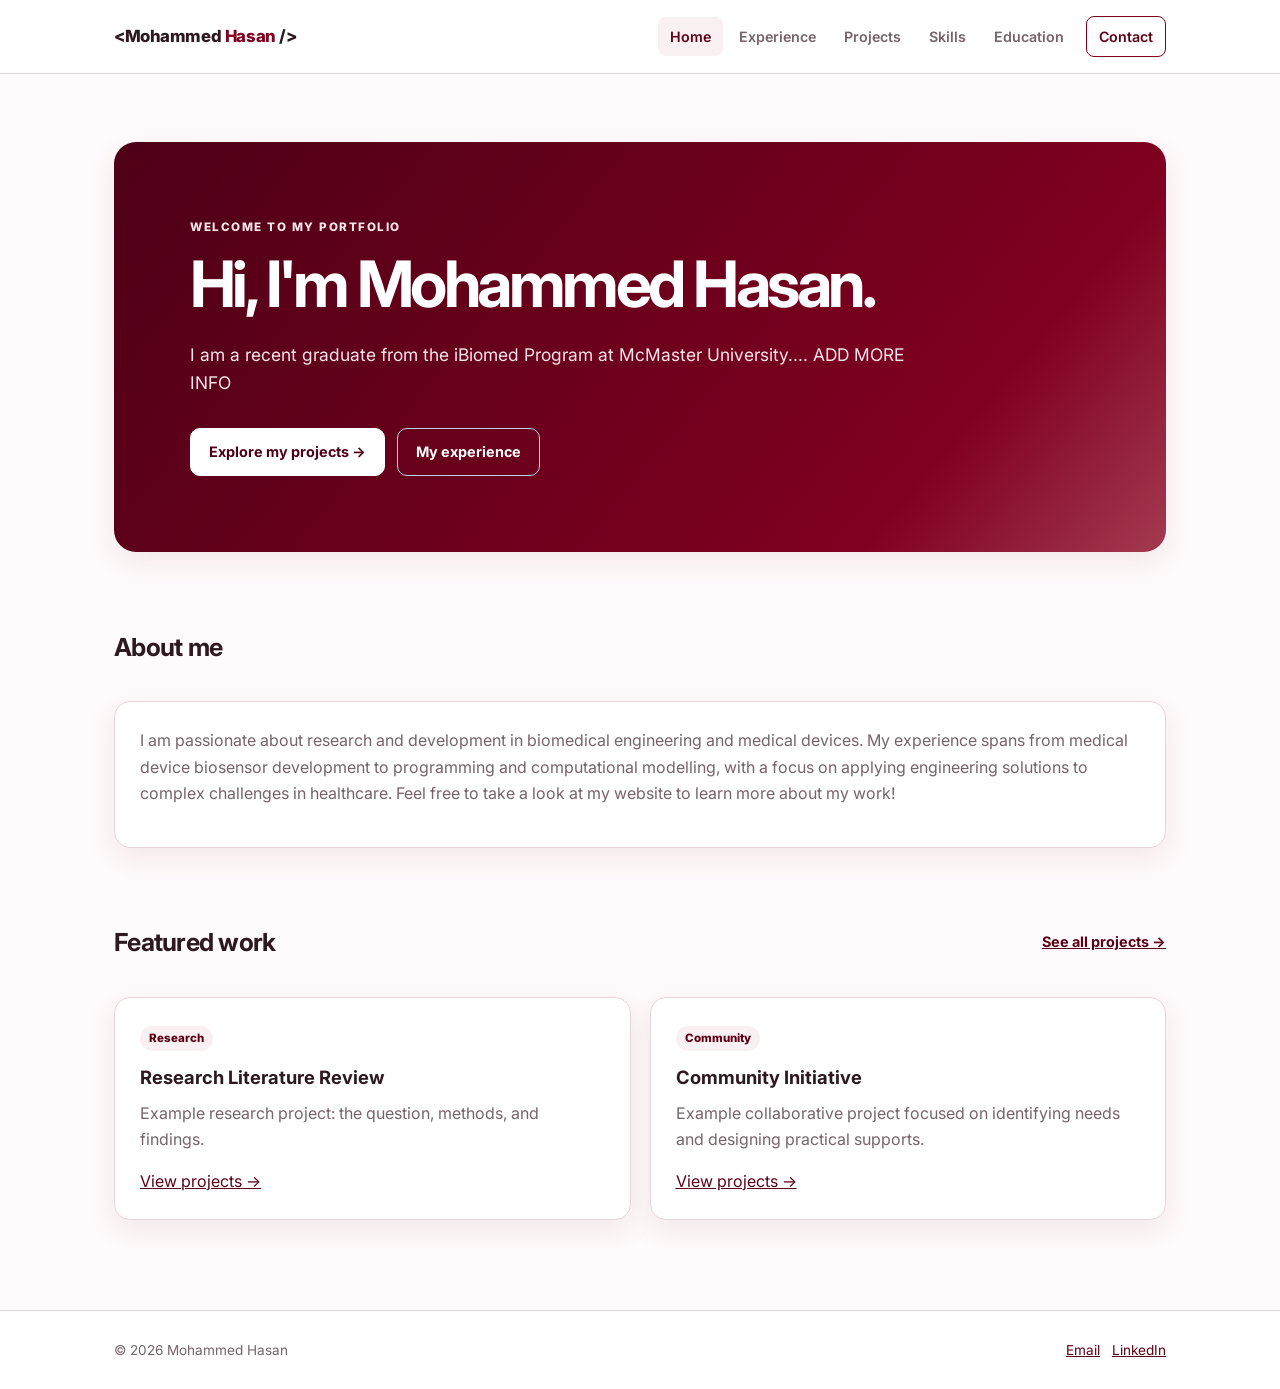
==== index.html @ f8b5b413 "make changes to name and info" ====
<!doctype html>
<html lang="en">
<head>
  <meta charset="UTF-8">
  <meta name="viewport" content="width=device-width, initial-scale=1">
  <meta name="description" content="Personal portfolio featuring projects, skills, education, and experience.">
  <title>Home | Mohammed Hasan</title>
  <link rel="preconnect" href="https://fonts.googleapis.com">
  <link rel="preconnect" href="https://fonts.gstatic.com" crossorigin>
  <link href="https://fonts.googleapis.com/css2?family=Inter:wght@400;500;600;700;800&display=swap" rel="stylesheet">
  <link rel="stylesheet" href="styles.css">
  <script defer src="script.js"></script>
</head>
<body>
  <header class="site-header">
    <div class="nav-wrap">
      <a class="brand" href="index.html">&lt;Mohammed <span>Hasan</span> /&gt;</a>
      <nav aria-label="Main navigation">
        <a href="index.html" aria-current="page">Home</a>
        <a href="experience.html">Experience</a>
        <a href="projects.html">Projects</a>
        <a href="skills.html">Skills</a>
        <a href="education.html">Education</a>
        <a class="contact" href="mailto:hello@example.com">Contact</a>
      </nav>
    </div>
  </header>
  <main id="main">
    <section class="hero">
      <p class="eyebrow">Welcome to my portfolio</p>
      <h1>Hi, I'm Mohammed Hasan.</h1>
      <p class="lead"> I am a recent graduate from the iBiomed Program at McMaster University.... ADD MORE INFO</p>
      <div class="actions"><a class="button light" href="projects.html">Explore my projects →</a><a class="button ghost" href="experience.html">My experience</a></div>
    </section>
    <section aria-labelledby="about-heading">
      <div class="section-heading"><h2 id="about-heading">About me</h2></div>
      <div class="panel"><p>I am passionate about research and development in biomedical engineering and medical devices. My experience spans from medical device biosensor development to programming and computational modelling, with a focus on applying engineering solutions to complex challenges in healthcare. Feel free to take a look at my website to learn more about my work!</p></div>
    </section>
    <section aria-labelledby="featured-heading">
      <div class="section-heading"><h2 id="featured-heading">Featured work</h2><a href="projects.html">See all projects →</a></div>
      <div class="grid">
        <article class="card"><span class="category">Research</span><h3>Research Literature Review</h3><p>Example research project: the question, methods, and findings.</p><a href="projects.html">View projects →</a></article>
        <article class="card"><span class="category">Community</span><h3>Community Initiative</h3><p>Example collaborative project focused on identifying needs and designing practical supports.</p><a href="projects.html">View projects →</a></article>
      </div>
    </section>
  </main>
  <footer class="footer">
    <div class="footer-inner">
      <p>© 2026 Mohammed Hasan</p>
      <div><a href="mailto:mhasan7160@gmail.com">Email</a><a href="linkedin.com/in/mohammed-hasan-b81100196" target="_blank" rel="noopener noreferrer">LinkedIn</a></div>
    </div>
  </footer>
</body>
</html>
---- styles.css ----
/* WEBSITE DESIGN SETTINGS: change these colours to customize your site */
:root {
  --background: #FFFAFB;
  --surface: #FFFFFF;
  --text: #2D1920;
  --muted: #75646A;
  --accent: #800020;
  --accent-dark: #5C0018;
  --border: #E8D5DA;
  --soft: #F9F0F2;
  --shadow: 0 10px 30px rgba(92, 0, 24, 0.08);
}
* { box-sizing: border-box; }
html { scroll-behavior: smooth; }
body { margin: 0; background: var(--background); color: var(--text); font-family: 'Inter', system-ui, -apple-system, BlinkMacSystemFont, 'Segoe UI', sans-serif; line-height: 1.65; }
a { color: var(--accent-dark); }
a:hover { color: var(--accent); }
a:focus-visible, button:focus-visible, summary:focus-visible { outline: 3px solid #f7ae60; outline-offset: 3px; }
.site-header { background: rgba(255,255,255,.96); border-bottom: 1px solid var(--border); position: sticky; top: 0; z-index: 10; }
.nav-wrap { max-width: 1100px; padding: 16px 24px; margin: auto; display: flex; justify-content: space-between; align-items: center; gap: 20px; }
.brand { font-size: 1.05rem; font-weight: 800; letter-spacing: -.025em; text-decoration: none; color: var(--text); white-space: nowrap; }
.brand span { color: var(--accent); }
nav { display: flex; flex-wrap: wrap; align-items: center; gap: 4px; }
nav a { padding: 8px 12px; text-decoration: none; font-size: .89rem; font-weight: 600; color: var(--muted); border-radius: 8px; }
nav a:hover, nav a[aria-current="page"] { color: var(--accent-dark); background: var(--soft); }
nav a.contact { border: 1px solid var(--accent); color: var(--accent-dark); margin-left: 6px; }
main { max-width: 1100px; margin: auto; padding: 68px 24px 90px; min-height: calc(100vh - 175px); }
.eyebrow { color: var(--accent-dark); text-transform: uppercase; font-weight: 800; letter-spacing: .13em; font-size: .73rem; margin: 0 0 10px; }
h1 { font-size: clamp(2.2rem, 5vw, 4rem); letter-spacing: -.055em; line-height: 1.14; margin: 0 0 20px; }
h2 { font-size: 1.55rem; letter-spacing: -.03em; line-height: 1.3; }
h3 { font-size: 1.15rem; line-height: 1.35; margin: 6px 0 10px; }
.lead { max-width: 720px; font-size: 1.09rem; color: var(--muted); margin: 0; }
.page-intro { padding: 4px 0 40px; }
.page-intro .lead { max-width: 760px; }
.hero { border-radius: 22px;
  padding: clamp(30px, 7vw, 76px);
  background: linear-gradient(130deg, #4D0016, #800020 78%, #A33A50);
  color: white;
  box-shadow: var(--shadow); }
.hero .eyebrow, .hero .lead { color: #FBE6EC;; }
.hero h1 { max-width: 720px; }
.actions { display: flex; flex-wrap: wrap; gap: 12px; margin-top: 30px; }
.button { display: inline-flex; padding: 11px 18px; align-items: center; justify-content: center; min-height: 42px; border-radius: 10px; font-weight: 700; font-size: .9rem; text-decoration: none; border: 1px solid var(--accent); background: var(--accent); color: white; }
.button:hover { background: var(--accent-dark); color: white; }
.button.light { color: #4D0016; background: #fff; border-color: #fff; }
.button.light:hover { background: #dceef7; }
.button.ghost { color: #fff; background: transparent; border-color: #b6d8ea; }
.button.ghost:hover { background: rgba(255,255,255,.12); }
.section-heading { margin: 58px 0 18px; display: flex; justify-content: space-between; align-items: center; gap: 12px; }
.section-heading a { font-size: .9rem; font-weight: 700; }
.grid { display: grid; grid-template-columns: repeat(2, minmax(0, 1fr)); gap: 19px; }
.card, .panel, .timeline-item { background: var(--surface); border: 1px solid var(--border); border-radius: 16px; padding: 25px; box-shadow: var(--shadow); }
.card { transition: transform .2s, box-shadow .2s; }
.card:hover { transform: translateY(-3px); box-shadow: 0 14px 34px rgba(19,45,65,.10); }
.card p, .panel p, .timeline-item p { color: var(--muted); margin: 0 0 15px; }
.card .category { display: inline-block; font-weight: 800; font-size: .72rem; color: var(--accent-dark); background: var(--soft); border-radius: 30px; padding: 3px 9px; margin-bottom: 8px; }
.meta { color: #738394; font-size: .83rem; font-weight: 600; }
.tags { display: flex; flex-wrap: wrap; gap: 7px; margin: 17px 0 10px; }
.tag { font-size: .73rem; font-weight: 700; padding: 4px 9px; border-radius: 7px; background: #f0f3f6; color: #556775; }
details { border-top: 1px solid var(--border); padding-top: 13px; margin-top: 15px; }
summary { cursor: pointer; color: var(--accent-dark); font-weight: 800; font-size: .9rem; }
details p { margin: 12px 0 0 !important; }
.filters { display: flex; flex-wrap: wrap; gap: 10px; margin: 0 0 27px; }
.filter-btn { border: 1px solid var(--border); background: white; color: var(--muted); font: inherit; font-weight: 700; font-size: .84rem; cursor: pointer; padding: 9px 15px; border-radius: 999px; }
.filter-btn:hover { border-color: var(--accent); color: var(--accent-dark); }
.filter-btn.active { background: var(--accent-dark); border-color: var(--accent-dark); color: white; }
.card[hidden] { display: none !important; }
.empty-message { color: var(--muted); }
.timeline { display: grid; gap: 18px; }
.timeline-item .time { color: var(--accent-dark); font-weight: 800; font-size: .8rem; }
.timeline-item h2 { margin: 6px 0 8px; }
.timeline-item ul { margin: 5px 0 0; padding-left: 19px; color: var(--muted); }
.panels { display: grid; grid-template-columns: repeat(2, 1fr); gap: 18px; }
.panel h2 { margin-top: 0; }
.panel ul { margin-bottom: 0; padding-left: 20px; color: var(--muted); }
.footer { border-top: 1px solid var(--border); background: white; }
.footer-inner { max-width: 1100px; padding: 28px 24px; margin: 0 auto; display: flex; justify-content: space-between; align-items: center; gap: 12px; color: var(--muted); font-size: .85rem; }
.footer-inner p { margin: 0; }
.footer-inner a { margin-left: 12px; }
@media (max-width: 800px) {
  .nav-wrap { flex-direction: column; align-items: flex-start; }
  nav a { padding: 7px 9px; }
  main { padding-top: 40px; }
  .grid, .panels { grid-template-columns: 1fr; }
}
@media (max-width: 480px) {
  .nav-wrap { padding: 13px 17px; }
  nav { gap: 1px; }
  nav a { font-size: .79rem; }
  main { padding: 32px 17px 60px; }
  .card, .panel, .timeline-item { padding: 20px; }
  .footer-inner { padding: 24px 17px; flex-direction: column; align-items: flex-start; }
  .footer-inner a:first-child { margin-left: 0; }
}
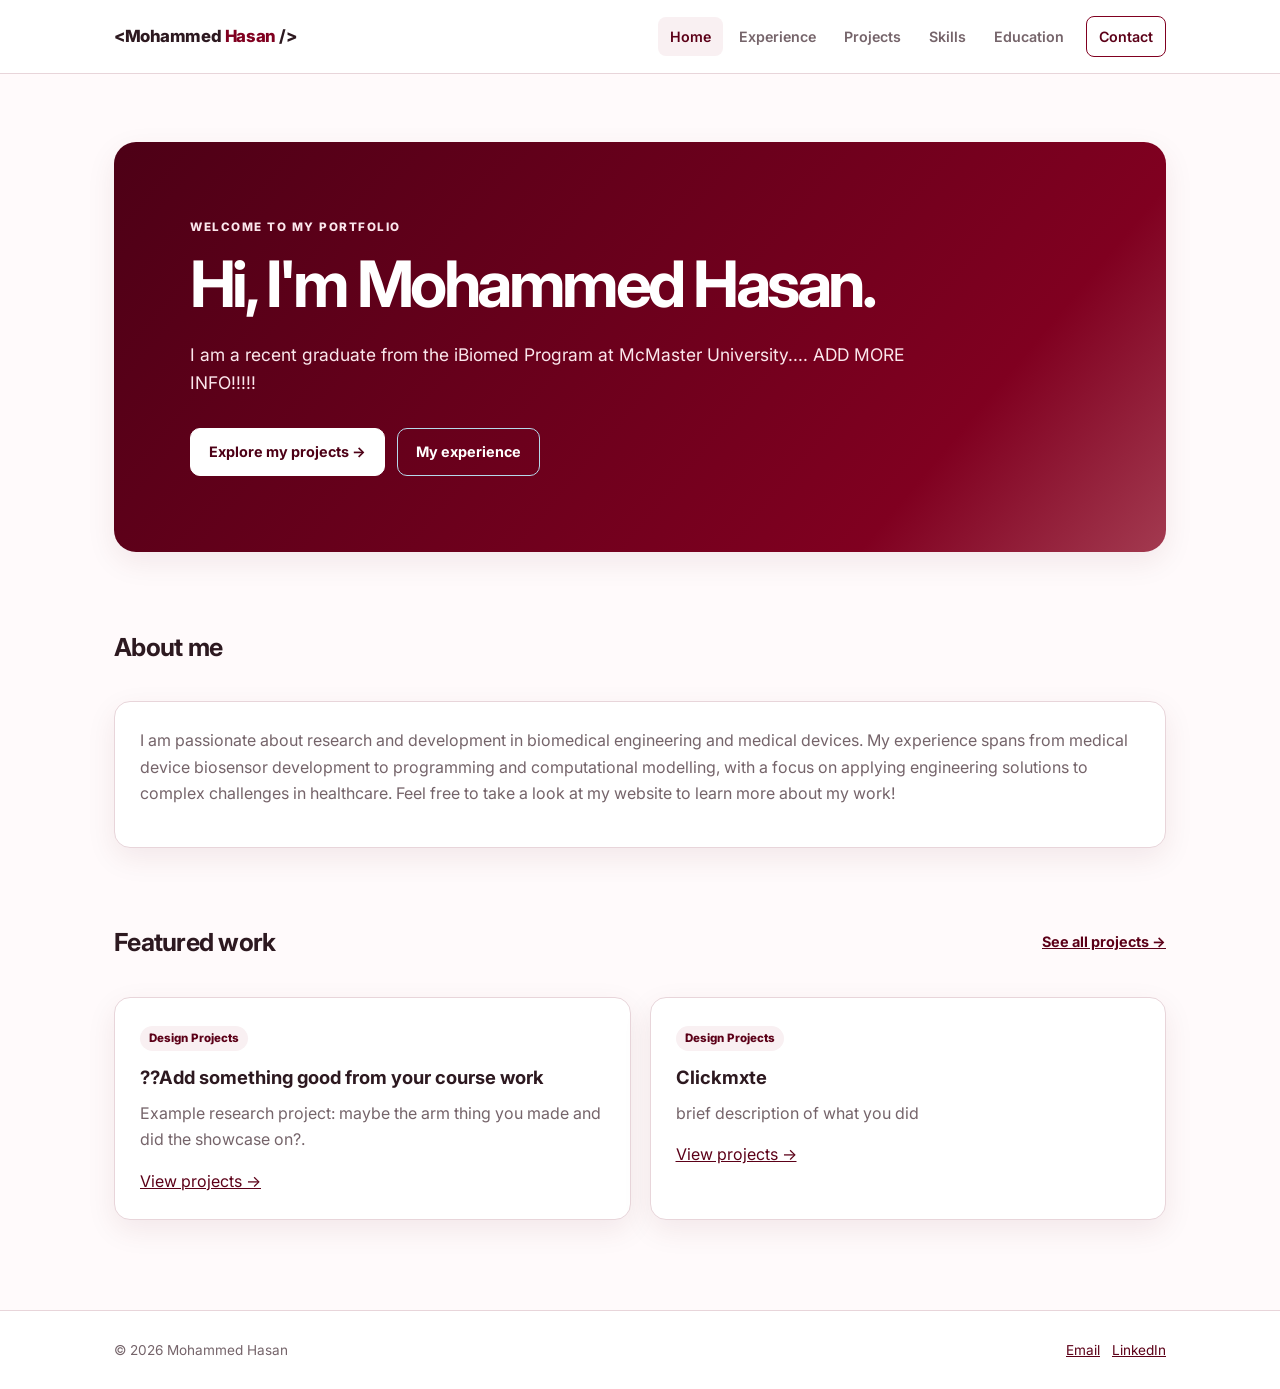
==== commit 7298d5df: "edited homepage layout and info" ====
--- a/index.html
+++ b/index.html
@@ -29,7 +29,7 @@
     <section class="hero">
       <p class="eyebrow">Welcome to my portfolio</p>
       <h1>Hi, I'm Mohammed Hasan.</h1>
-      <p class="lead"> I am a recent graduate from the iBiomed Program at McMaster University.... ADD MORE INFO</p>
+      <p class="lead"> I am a recent graduate from the iBiomed Program at McMaster University.... ADD MORE INFO!!!!!</p>
       <div class="actions"><a class="button light" href="projects.html">Explore my projects →</a><a class="button ghost" href="experience.html">My experience</a></div>
     </section>
     <section aria-labelledby="about-heading">
@@ -39,8 +39,8 @@
     <section aria-labelledby="featured-heading">
       <div class="section-heading"><h2 id="featured-heading">Featured work</h2><a href="projects.html">See all projects →</a></div>
       <div class="grid">
-        <article class="card"><span class="category">Research</span><h3>Research Literature Review</h3><p>Example research project: the question, methods, and findings.</p><a href="projects.html">View projects →</a></article>
-        <article class="card"><span class="category">Community</span><h3>Community Initiative</h3><p>Example collaborative project focused on identifying needs and designing practical supports.</p><a href="projects.html">View projects →</a></article>
+        <article class="card"><span class="category">Design Projects</span><h3>??Add something good from your course work</h3><p>Example research project: maybe the arm thing you made and did the showcase on?.</p><a href="projects.html">View projects →</a></article>
+        <article class="card"><span class="category">Design Projects</span><h3>Clickmxte</h3><p>brief description of what you did</p><a href="projects.html">View projects →</a></article>
       </div>
     </section>
   </main>
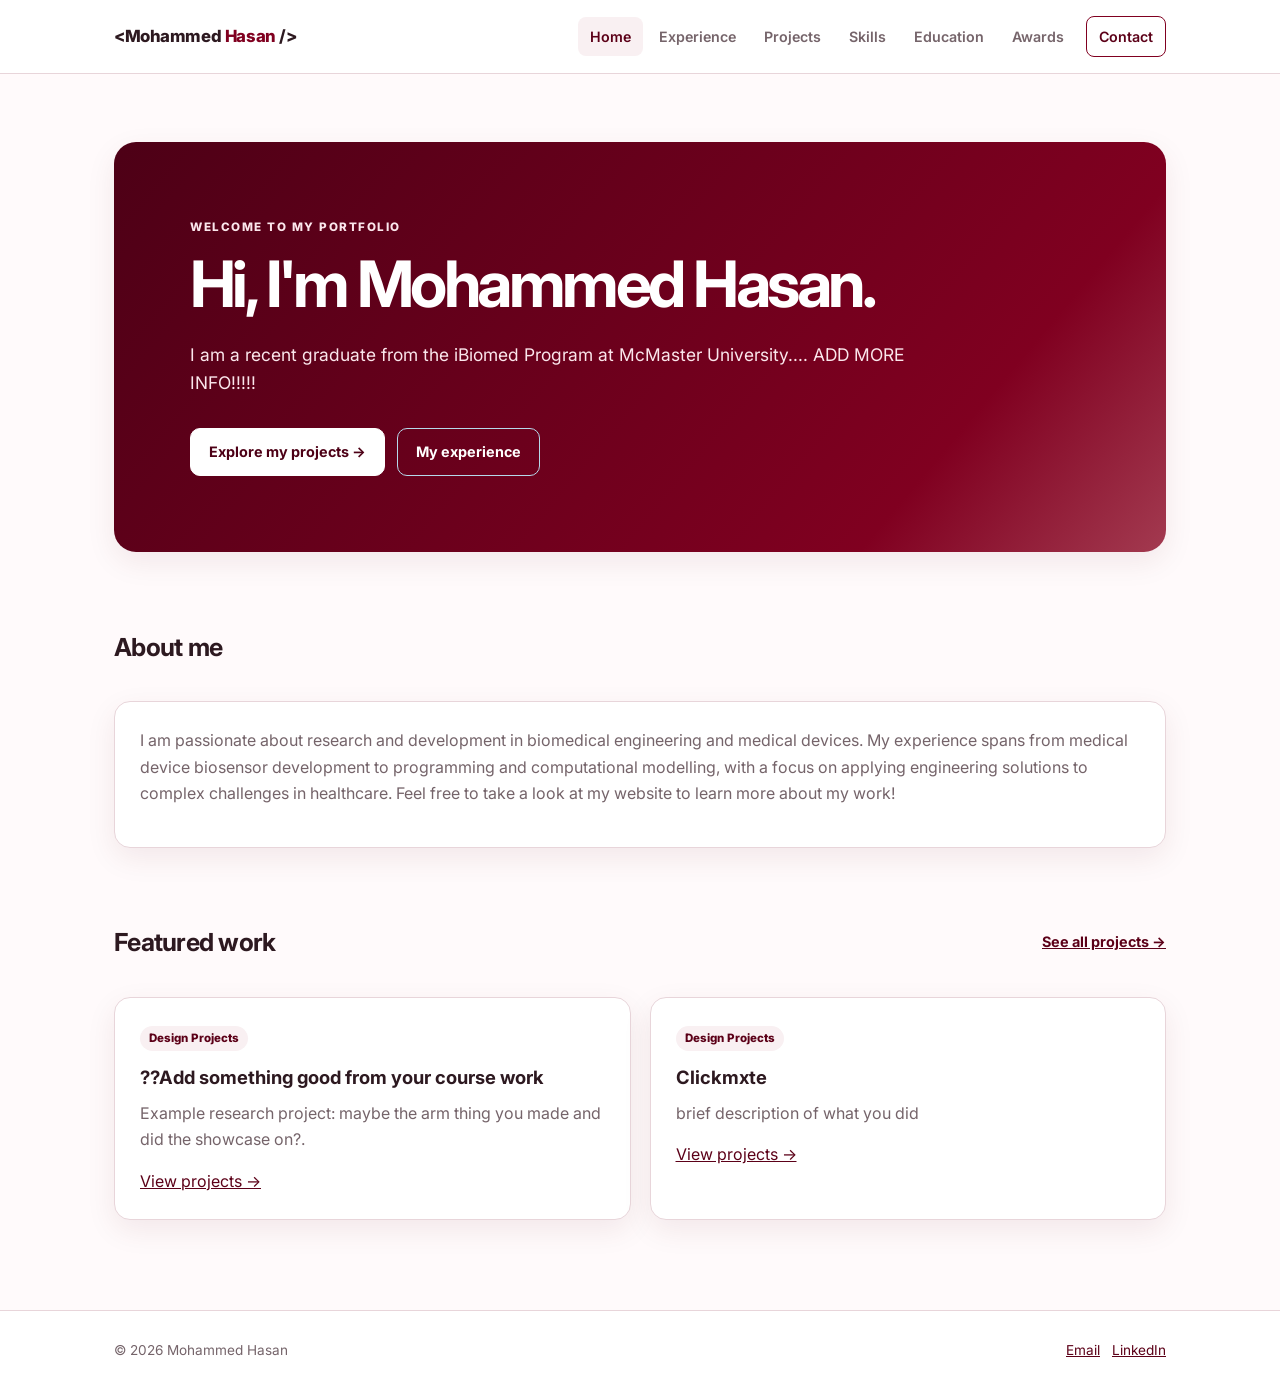
==== commit ea8a549f: "added awards section" ====
--- a/index.html
+++ b/index.html
@@ -21,6 +21,7 @@
         <a href="projects.html">Projects</a>
         <a href="skills.html">Skills</a>
         <a href="education.html">Education</a>
+        <a href="awards.html">Awards</a>
         <a class="contact" href="mailto:hello@example.com">Contact</a>
       </nav>
     </div>
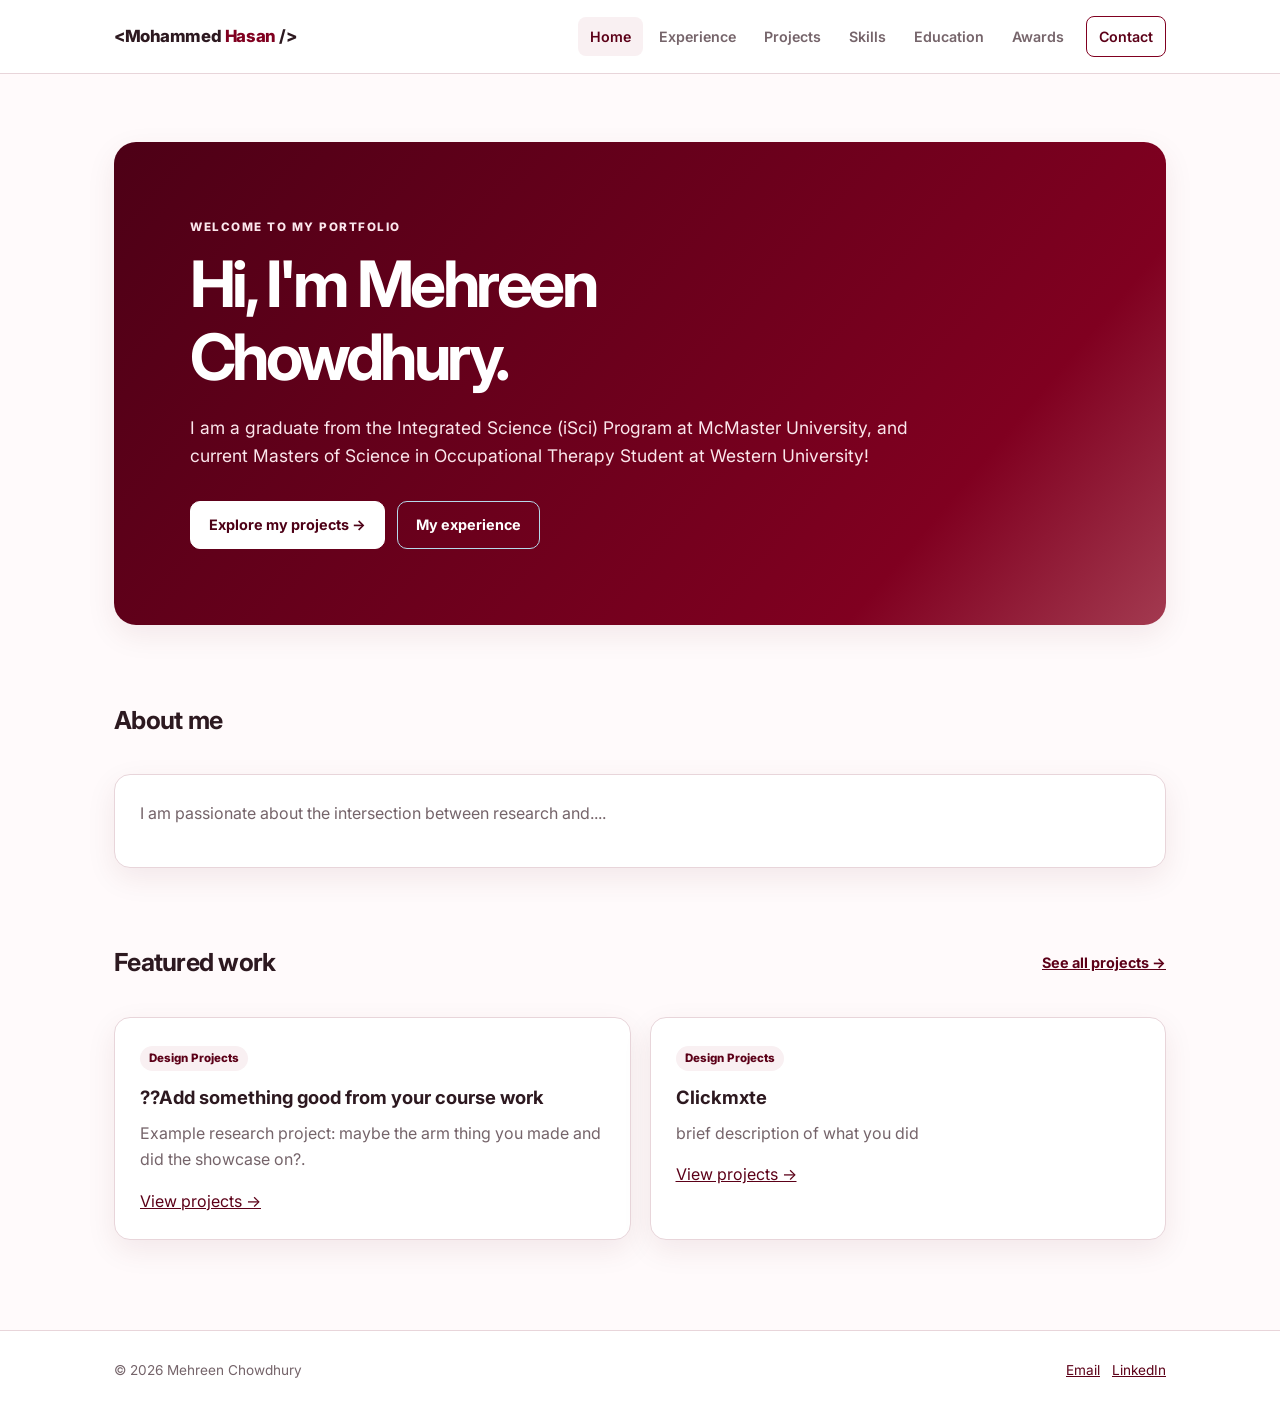
==== commit 8c0a6bc8: "changed it to be about me" ====
--- a/index.html
+++ b/index.html
@@ -4,7 +4,7 @@
   <meta charset="UTF-8">
   <meta name="viewport" content="width=device-width, initial-scale=1">
   <meta name="description" content="Personal portfolio featuring projects, skills, education, and experience.">
-  <title>Home | Mohammed Hasan</title>
+  <title>Home | Mehreen Chowdhury</title>
   <link rel="preconnect" href="https://fonts.googleapis.com">
   <link rel="preconnect" href="https://fonts.gstatic.com" crossorigin>
   <link href="https://fonts.googleapis.com/css2?family=Inter:wght@400;500;600;700;800&display=swap" rel="stylesheet">
@@ -29,13 +29,13 @@
   <main id="main">
     <section class="hero">
       <p class="eyebrow">Welcome to my portfolio</p>
-      <h1>Hi, I'm Mohammed Hasan.</h1>
-      <p class="lead"> I am a recent graduate from the iBiomed Program at McMaster University.... ADD MORE INFO!!!!!</p>
+      <h1>Hi, I'm Mehreen Chowdhury.</h1>
+      <p class="lead"> I am a  graduate from the Integrated Science (iSci) Program at McMaster University, and current Masters of Science in Occupational Therapy Student at Western University!</p>
       <div class="actions"><a class="button light" href="projects.html">Explore my projects →</a><a class="button ghost" href="experience.html">My experience</a></div>
     </section>
     <section aria-labelledby="about-heading">
       <div class="section-heading"><h2 id="about-heading">About me</h2></div>
-      <div class="panel"><p>I am passionate about research and development in biomedical engineering and medical devices. My experience spans from medical device biosensor development to programming and computational modelling, with a focus on applying engineering solutions to complex challenges in healthcare. Feel free to take a look at my website to learn more about my work!</p></div>
+      <div class="panel"><p>I am passionate about the intersection between research and....</p></div>
     </section>
     <section aria-labelledby="featured-heading">
       <div class="section-heading"><h2 id="featured-heading">Featured work</h2><a href="projects.html">See all projects →</a></div>
@@ -47,8 +47,8 @@
   </main>
   <footer class="footer">
     <div class="footer-inner">
-      <p>© 2026 Mohammed Hasan</p>
-      <div><a href="mailto:mhasan7160@gmail.com">Email</a><a href="linkedin.com/in/mohammed-hasan-b81100196" target="_blank" rel="noopener noreferrer">LinkedIn</a></div>
+      <p>© 2026 Mehreen Chowdhury</p>
+      <div><a href="mailto:mhasan7160@gmail.com">Email</a><a href="https://www.linkedin.com/in/mohammed-hasan-b81100196/?isSelfProfile=false" target="_blank" rel="noopener noreferrer">LinkedIn</a></div>
     </div>
   </footer>
 </body>
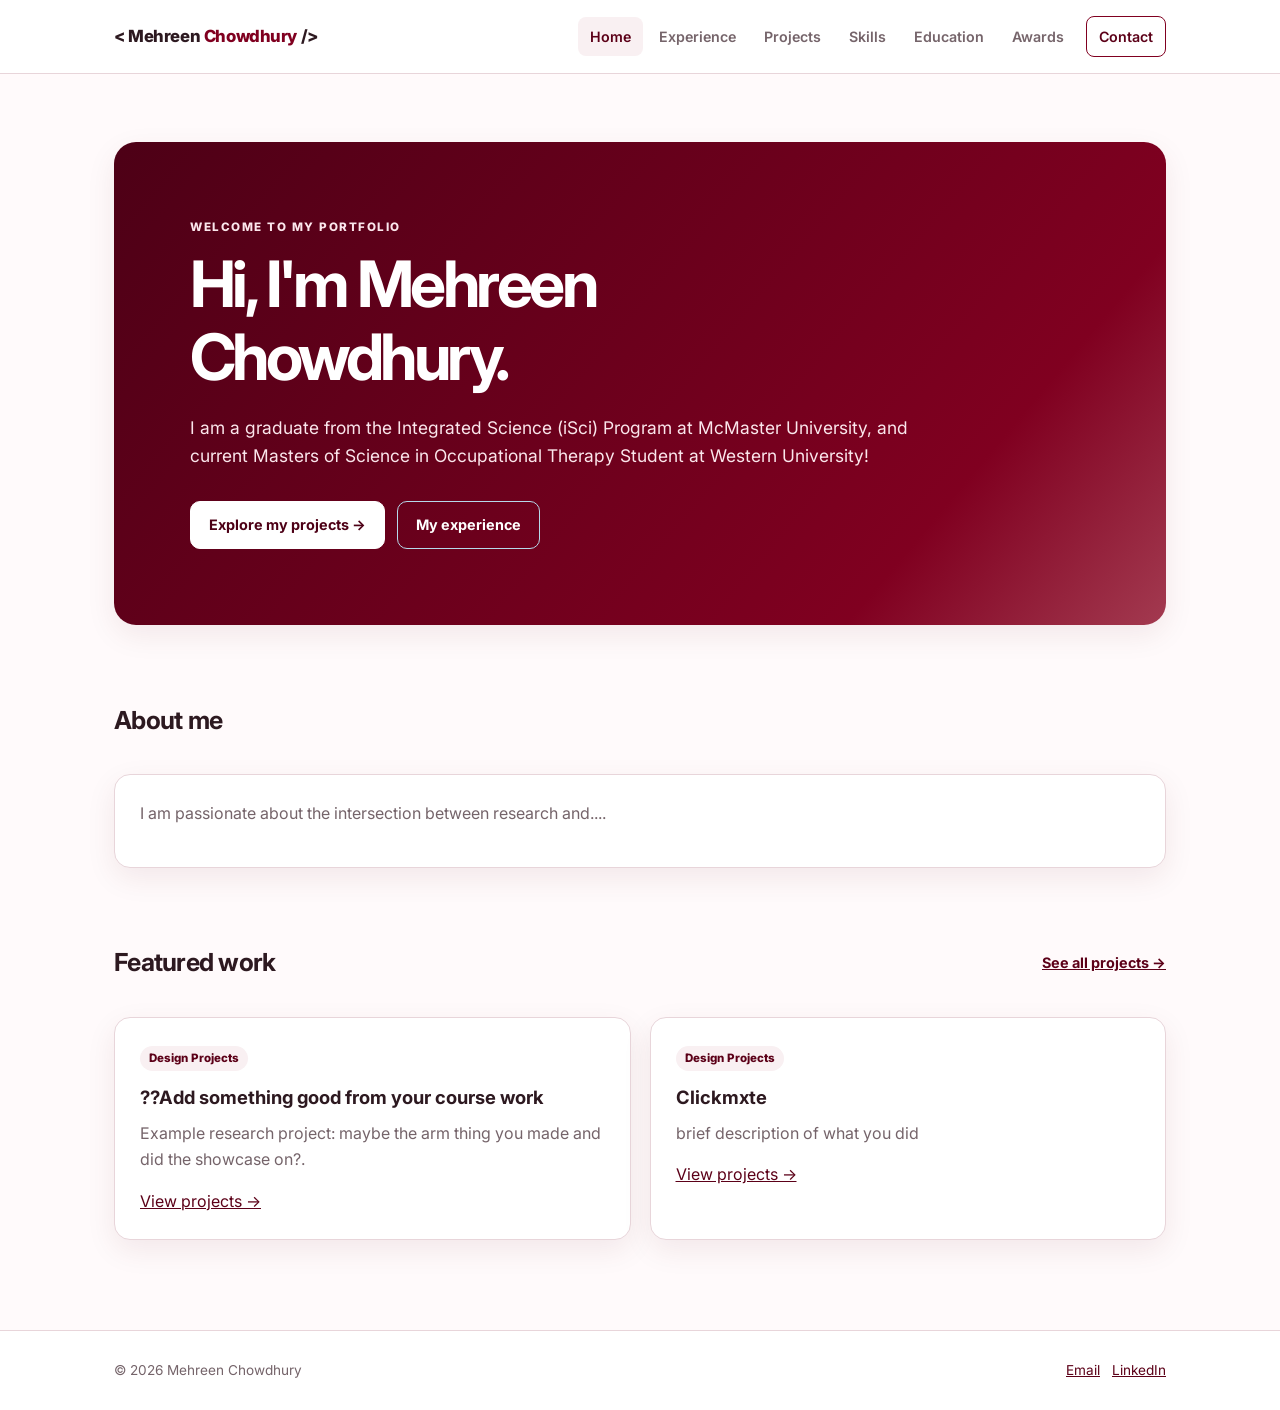
==== commit 1f04b811: "name" ====
--- a/index.html
+++ b/index.html
@@ -14,7 +14,7 @@
 <body>
   <header class="site-header">
     <div class="nav-wrap">
-      <a class="brand" href="index.html">&lt;Mohammed <span>Hasan</span> /&gt;</a>
+      <a class="brand" href="index.html">&lt; Mehreen <span> Chowdhury </span> /&gt;</a>
       <nav aria-label="Main navigation">
         <a href="index.html" aria-current="page">Home</a>
         <a href="experience.html">Experience</a>
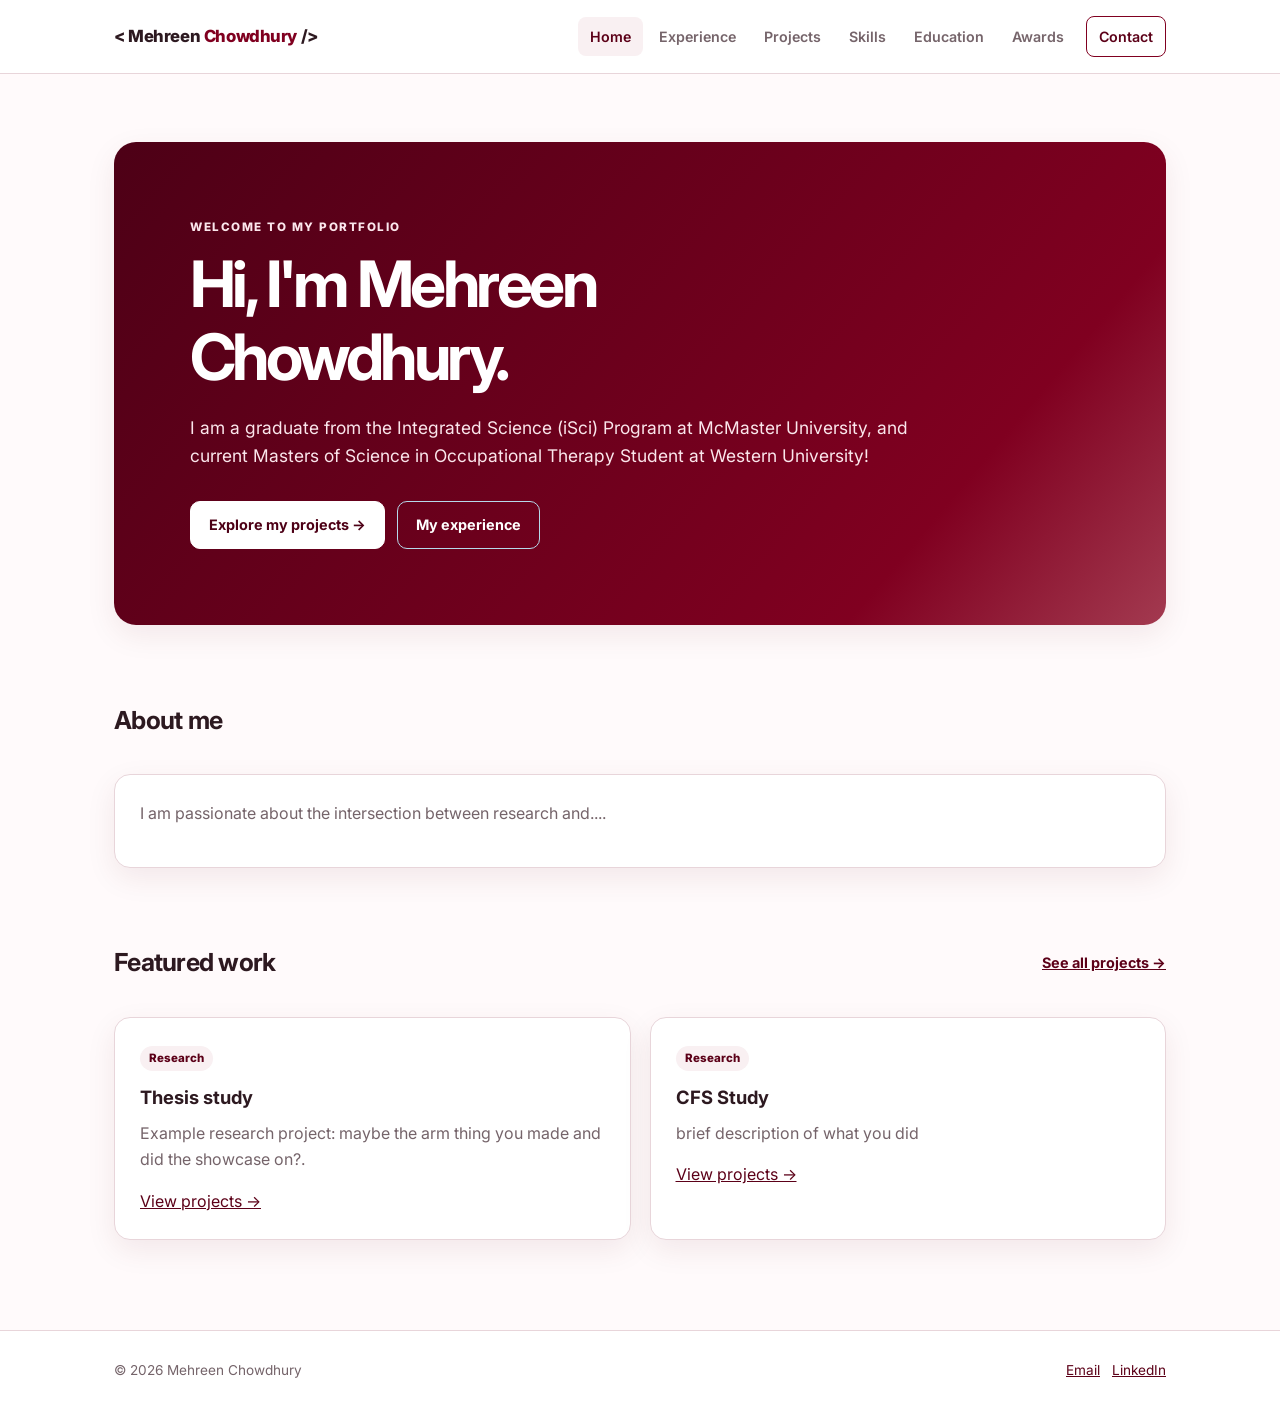
==== commit 35333810: "change to projects" ====
--- a/index.html
+++ b/index.html
@@ -40,15 +40,15 @@
     <section aria-labelledby="featured-heading">
       <div class="section-heading"><h2 id="featured-heading">Featured work</h2><a href="projects.html">See all projects →</a></div>
       <div class="grid">
-        <article class="card"><span class="category">Design Projects</span><h3>??Add something good from your course work</h3><p>Example research project: maybe the arm thing you made and did the showcase on?.</p><a href="projects.html">View projects →</a></article>
-        <article class="card"><span class="category">Design Projects</span><h3>Clickmxte</h3><p>brief description of what you did</p><a href="projects.html">View projects →</a></article>
+        <article class="card"><span class="category">Research</span><h3>Thesis study</h3><p>Example research project: maybe the arm thing you made and did the showcase on?.</p><a href="projects.html">View projects →</a></article>
+        <article class="card"><span class="category">Research</span><h3>CFS Study</h3><p>brief description of what you did</p><a href="projects.html">View projects →</a></article>
       </div>
     </section>
   </main>
   <footer class="footer">
     <div class="footer-inner">
       <p>© 2026 Mehreen Chowdhury</p>
-      <div><a href="mailto:mhasan7160@gmail.com">Email</a><a href="https://www.linkedin.com/in/mohammed-hasan-b81100196/?isSelfProfile=false" target="_blank" rel="noopener noreferrer">LinkedIn</a></div>
+      <div><a href="mailto:mehreen.chowdhury2@gmail.com">Email</a><a href="https://www.linkedin.com/in/mehreen-chowdhury/?isSelfProfile=true" target="_blank" rel="noopener noreferrer">LinkedIn</a></div>
     </div>
   </footer>
 </body>
